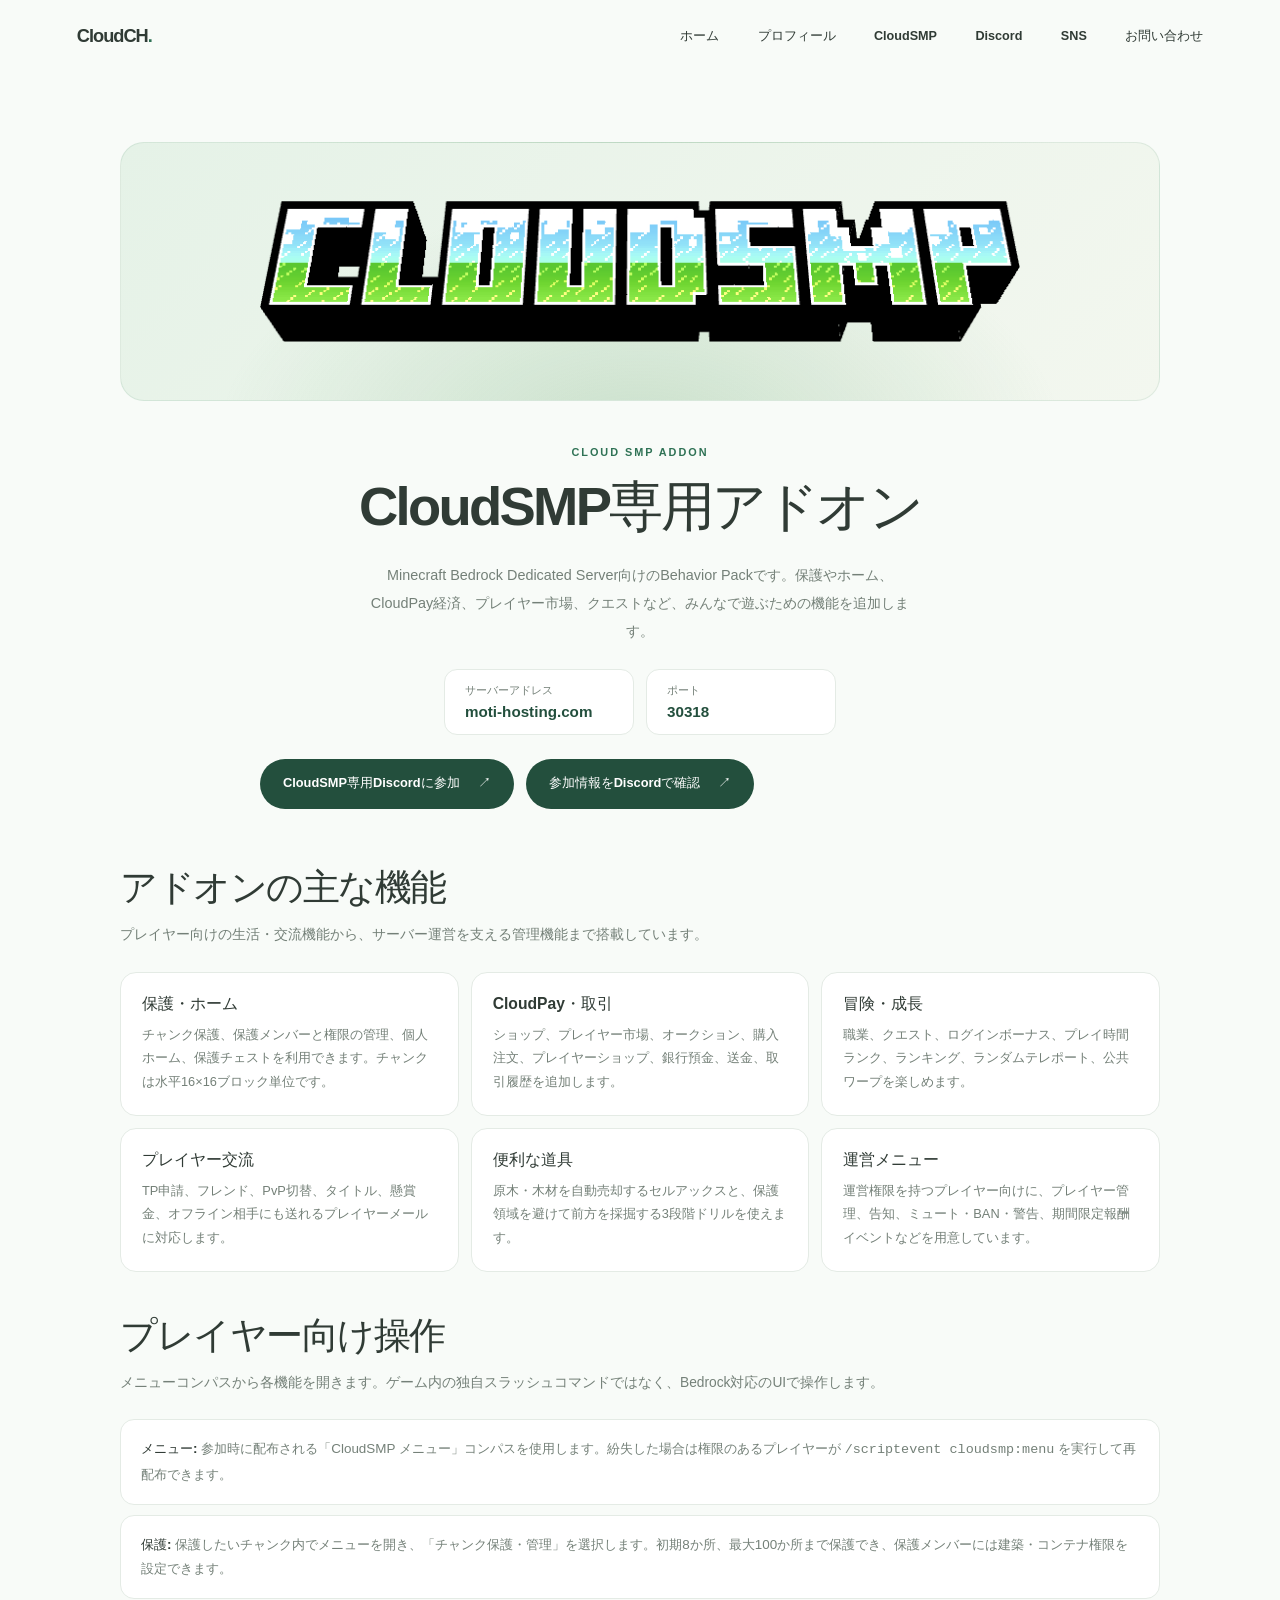
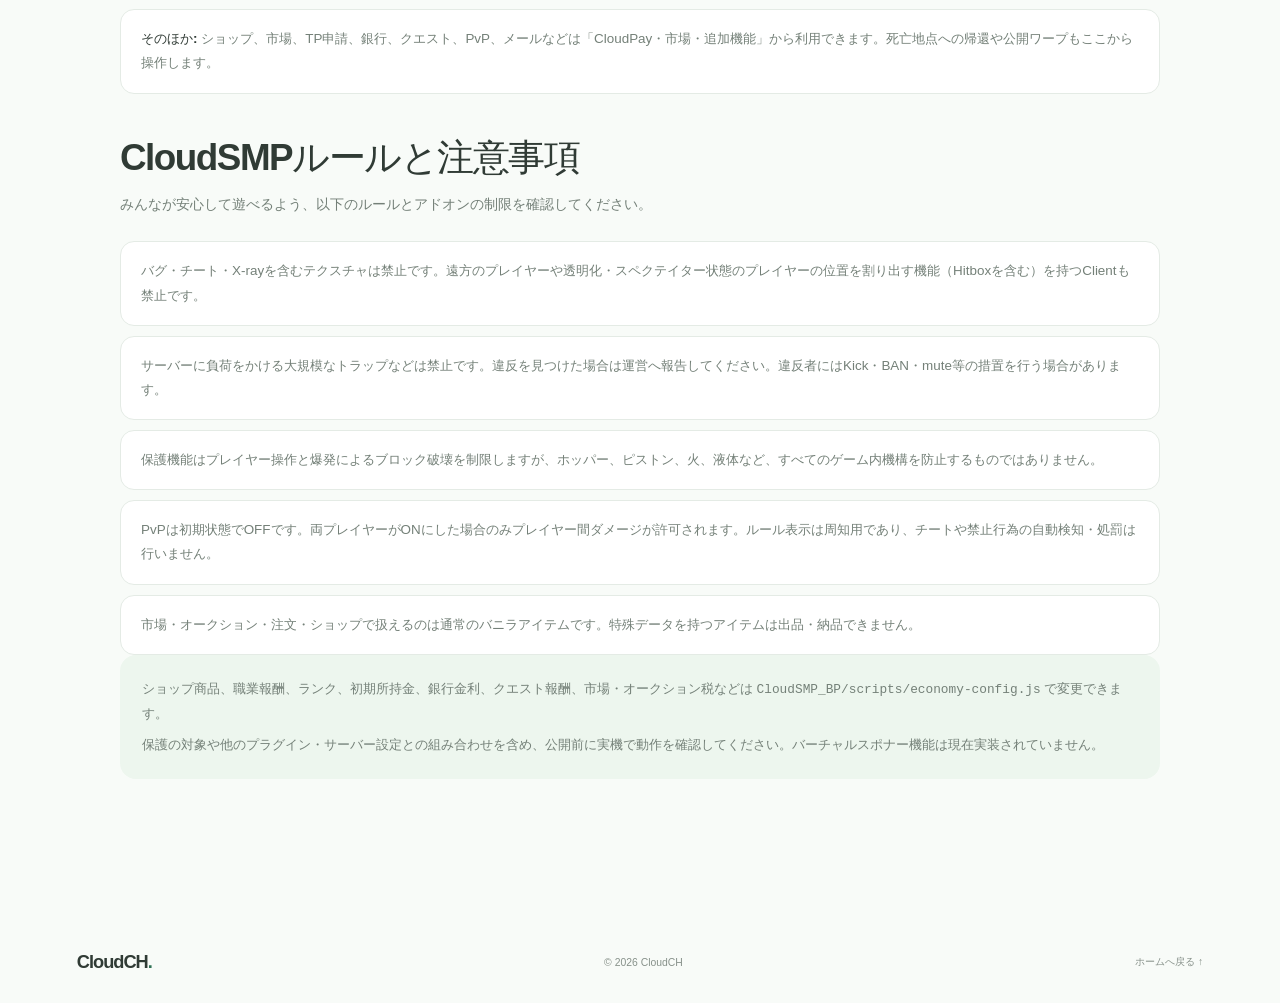
==== cloudsmp.html @ 73a68692 "Implement code changes to enhance functionality and improve performance" ====
<!doctype html>
<html lang="ja">
<head>
  <meta charset="utf-8">
  <meta name="viewport" content="width=device-width, initial-scale=1">
  <meta name="theme-color" content="#f8fbf8">
  <meta name="description" content="CloudSMP専用アドオンの機能、サーバー参加情報、プレイヤー向け操作やサーバールールをご紹介します。">
  <link rel="icon" type="image/jpeg" href="channels4_profile (1).jpg">
  <title>CloudSMP | CloudCH</title>
  <link rel="stylesheet" href="styles.css">
  <script src="site-config.js"></script>
  <script src="script.js" defer></script>
</head>
<body class="content-page">
  <header class="site-header">
    <a class="wordmark" href="index.html" aria-label="CloudCH ホーム">CloudCH<span>.</span></a>
    <button class="menu-toggle" type="button" aria-expanded="false" aria-controls="site-nav" aria-label="メニューを開く">
      <span></span><span></span>
    </button>
    <nav class="site-nav" id="site-nav" aria-label="メインメニュー">
      <a href="index.html">ホーム</a>
      <a href="profile.html">プロフィール</a>
      <a href="cloudsmp.html" aria-current="page">CloudSMP</a>
      <a href="discord.html">Discord</a>
      <a href="social.html">SNS</a>
      <a href="index.html#contact">お問い合わせ</a>
    </nav>
  </header>

  <main>
    <section class="section cloudsmp-page" aria-labelledby="cloudsmp-title">
      <div class="section-inner">
        <div class="cloudsmp-banner">
          <img src="title.png" alt="CloudSMP ロゴ">
        </div>
        <div class="cloudsmp-intro">
          <p class="eyebrow">CLOUD SMP ADDON</p>
          <h1 id="cloudsmp-title">CloudSMP専用アドオン</h1>
          <p class="body-copy">Minecraft Bedrock Dedicated Server向けのBehavior Packです。保護やホーム、CloudPay経済、プレイヤー市場、クエストなど、みんなで遊ぶための機能を追加します。</p>
          <div class="cloudsmp-server-info" aria-label="サーバー接続情報">
            <div><span>サーバーアドレス</span><strong>moti-hosting.com</strong></div>
            <div><span>ポート</span><strong>30318</strong></div>
          </div>
          <div class="cloudsmp-actions">
            <a class="button button-dark" href="https://discord.gg/8VEb7Ee9W8" target="_blank" rel="noopener noreferrer">CloudSMP専用Discordに参加 <span aria-hidden="true">↗</span></a>
            <a class="button button-dark" data-discord-link href="discord.html">参加情報をDiscordで確認 <span aria-hidden="true">↗</span></a>
          </div>
        </div>

        <section class="cloudsmp-section" aria-labelledby="cloudsmp-features">
          <h2 id="cloudsmp-features">アドオンの主な機能</h2>
          <p class="cloudsmp-section-lead">プレイヤー向けの生活・交流機能から、サーバー運営を支える管理機能まで搭載しています。</p>
          <div class="cloudsmp-feature-grid">
            <article class="cloudsmp-feature-card">
              <h3>保護・ホーム</h3>
              <p>チャンク保護、保護メンバーと権限の管理、個人ホーム、保護チェストを利用できます。チャンクは水平16×16ブロック単位です。</p>
            </article>
            <article class="cloudsmp-feature-card">
              <h3>CloudPay・取引</h3>
              <p>ショップ、プレイヤー市場、オークション、購入注文、プレイヤーショップ、銀行預金、送金、取引履歴を追加します。</p>
            </article>
            <article class="cloudsmp-feature-card">
              <h3>冒険・成長</h3>
              <p>職業、クエスト、ログインボーナス、プレイ時間ランク、ランキング、ランダムテレポート、公共ワープを楽しめます。</p>
            </article>
            <article class="cloudsmp-feature-card">
              <h3>プレイヤー交流</h3>
              <p>TP申請、フレンド、PvP切替、タイトル、懸賞金、オフライン相手にも送れるプレイヤーメールに対応します。</p>
            </article>
            <article class="cloudsmp-feature-card">
              <h3>便利な道具</h3>
              <p>原木・木材を自動売却するセルアックスと、保護領域を避けて前方を採掘する3段階ドリルを使えます。</p>
            </article>
            <article class="cloudsmp-feature-card">
              <h3>運営メニュー</h3>
              <p>運営権限を持つプレイヤー向けに、プレイヤー管理、告知、ミュート・BAN・警告、期間限定報酬イベントなどを用意しています。</p>
            </article>
          </div>
        </section>

        <section class="cloudsmp-section" aria-labelledby="cloudsmp-play-title">
          <h2 id="cloudsmp-play-title">プレイヤー向け操作</h2>
          <p class="cloudsmp-section-lead">メニューコンパスから各機能を開きます。ゲーム内の独自スラッシュコマンドではなく、Bedrock対応のUIで操作します。</p>
          <ul class="cloudsmp-list">
            <li><strong>メニュー:</strong> 参加時に配布される「CloudSMP メニュー」コンパスを使用します。紛失した場合は権限のあるプレイヤーが <code>/scriptevent cloudsmp:menu</code> を実行して再配布できます。</li>
            <li><strong>保護:</strong> 保護したいチャンク内でメニューを開き、「チャンク保護・管理」を選択します。初期8か所、最大100か所まで保護でき、保護メンバーには建築・コンテナ権限を設定できます。</li>
            <li><strong>そのほか:</strong> ショップ、市場、TP申請、銀行、クエスト、PvP、メールなどは「CloudPay・市場・追加機能」から利用できます。死亡地点への帰還や公開ワープもここから操作します。</li>
          </ul>
        </section>

        <section class="cloudsmp-section" aria-labelledby="cloudsmp-rules-title">
          <h2 id="cloudsmp-rules-title">CloudSMPルールと注意事項</h2>
          <p class="cloudsmp-section-lead">みんなが安心して遊べるよう、以下のルールとアドオンの制限を確認してください。</p>
          <ul class="cloudsmp-list">
            <li>バグ・チート・X-rayを含むテクスチャは禁止です。遠方のプレイヤーや透明化・スペクテイター状態のプレイヤーの位置を割り出す機能（Hitboxを含む）を持つClientも禁止です。</li>
            <li>サーバーに負荷をかける大規模なトラップなどは禁止です。違反を見つけた場合は運営へ報告してください。違反者にはKick・BAN・mute等の措置を行う場合があります。</li>
            <li>保護機能はプレイヤー操作と爆発によるブロック破壊を制限しますが、ホッパー、ピストン、火、液体など、すべてのゲーム内機構を防止するものではありません。</li>
            <li>PvPは初期状態でOFFです。両プレイヤーがONにした場合のみプレイヤー間ダメージが許可されます。ルール表示は周知用であり、チートや禁止行為の自動検知・処罰は行いません。</li>
            <li>市場・オークション・注文・ショップで扱えるのは通常のバニラアイテムです。特殊データを持つアイテムは出品・納品できません。</li>
          </ul>
          <div class="cloudsmp-notes">
            <p>ショップ商品、職業報酬、ランク、初期所持金、銀行金利、クエスト報酬、市場・オークション税などは <code>CloudSMP_BP/scripts/economy-config.js</code> で変更できます。</p>
            <p>保護の対象や他のプラグイン・サーバー設定との組み合わせを含め、公開前に実機で動作を確認してください。バーチャルスポナー機能は現在実装されていません。</p>
          </div>
        </section>
      </div>
    </section>
  </main>

  <footer class="site-footer">
    <a class="wordmark" href="index.html">CloudCH<span>.</span></a>
    <p>© <span id="current-year"></span> CloudCH</p>
    <a class="back-top" href="index.html">ホームへ戻る ↑</a>
  </footer>
</body>
</html>
---- styles.css ----
:root {
  color-scheme: light;
  --paper: #f8fbf8;
  --white: #fff;
  --ink: #303b35;
  --muted: #748078;
  --green: #2f7255;
  --green-dark: #234f3d;
  --mint: #dcefe1;
  --mint-pale: #edf6ee;
  --line: #e4ebe5;
  --thumb-width: clamp(150px, 30vw, 330px);
  font-family: "Hiragino Kaku Gothic ProN", "Yu Gothic", Meiryo, sans-serif;
  font-synthesis: none;
  text-rendering: optimizeLegibility;
}

* { box-sizing: border-box; }
html { scroll-behavior: smooth; scroll-padding-top: 76px; }
body { margin: 0; background: var(--paper); color: var(--ink); }
a { color: inherit; }
button { font: inherit; }

.site-header {
  position: absolute;
  z-index: 5;
  inset: 0 0 auto;
  display: flex;
  align-items: center;
  justify-content: space-between;
  min-height: 72px;
  padding: 0 clamp(20px, 6vw, 84px);
  color: var(--ink);
}
.wordmark { font-size: 1.14rem; font-weight: 800; letter-spacing: -.055em; text-decoration: none; }
.wordmark span { color: var(--green); }
.site-nav { display: flex; align-items: center; gap: clamp(18px, 3vw, 42px); }
.site-nav a { min-height: 44px; display: inline-flex; align-items: center; text-decoration: none; font-size: .79rem; font-weight: 600; transition: color .2s; }
.site-nav a:hover, .text-link:hover { color: var(--green); }
.menu-toggle { display: none; }

.hero {
  position: relative;
  display: grid;
  min-height: min(760px, 100vh);
  min-height: min(760px, 100svh);
  align-items: center;
  overflow: hidden;
  isolation: isolate;
  background: #dcefe2;
}
.marquee-stack { position: absolute; z-index: -2; inset: 19% -2% 16%; display: flex; flex-direction: column; justify-content: center; gap: 18px; transform: rotate(-4deg) scale(1.13); }
.marquee-row { overflow: hidden; width: 100%; }
.marquee-track { display: flex; width: max-content; gap: 0; animation: drift-left 50s linear .65s infinite backwards; }
.marquee-row-lower .marquee-track { position: relative; left: calc(var(--thumb-width) / -2); }
.marquee-card {
  position: relative;
  display: block;
  width: var(--thumb-width);
  aspect-ratio: 16 / 9;
  flex: 0 0 auto;
  overflow: hidden;
  border: 5px solid rgba(255,255,255,.82);
  border-radius: 13px;
  background: linear-gradient(135deg, #a9d8b7, #5f9b77);
  box-shadow: 0 14px 34px rgba(44, 80, 57, .15);
  text-decoration: none;
  margin-right: 16px;
}
.marquee-card img { width: 100%; height: 100%; display: block; object-fit: cover; }
.marquee-card::after { position: absolute; inset: auto 0 0; content: ""; height: 48%; background: linear-gradient(transparent, rgba(28, 44, 34, .68)); }
.marquee-card-title { position: absolute; z-index: 1; inset: auto 12px 10px; overflow: hidden; color: white; font-size: clamp(.65rem, 1.25vw, .88rem); font-weight: 700; text-overflow: ellipsis; white-space: nowrap; text-shadow: 0 1px 5px #26352b; }
.marquee-card.is-placeholder { display: grid; place-items: center; background: linear-gradient(145deg, #c8e5ce, #83b991); }
.marquee-card.is-placeholder::before { content: "CloudCH"; color: rgba(255,255,255,.83); font-size: clamp(1.2rem, 3vw, 2rem); font-weight: 800; letter-spacing: -.06em; }
.marquee-card.is-placeholder::after { content: "動画を準備中"; inset: auto 12px 10px; height: auto; background: none; text-align: center; font-size: .65rem; color: rgba(255,255,255,.9); }
.hero-shade { position: absolute; z-index: -1; inset: 0; background: radial-gradient(ellipse at center, rgba(247,251,247,.82) 0%, rgba(247,251,247,.59) 34%, rgba(247,251,247,.06) 76%); }
.hero-content { width: min(100% - 40px, 720px); margin: 28px auto 0; text-align: center; animation: rise-in .8s both; }
.eyebrow { margin: 0 0 13px; color: var(--green); font-size: .68rem; font-weight: 800; letter-spacing: .18em; }
.hero-eyebrow { color: #527a60; }
.hero h1 { margin: 0; font-size: clamp(4.5rem, 15vw, 10rem); line-height: .96; letter-spacing: -.09em; font-weight: 850; }
.hero-copy { margin: 19px 0 27px; color: #596a5d; font-size: clamp(.86rem, 2.4vw, 1.05rem); letter-spacing: .08em; }
.button { display: inline-flex; align-items: center; justify-content: center; gap: 18px; min-height: 50px; padding: 0 23px; border-radius: 99px; font-size: .8rem; font-weight: 700; text-decoration: none; transition: transform .2s, background .2s; }
.button:hover { transform: translateY(-2px); }
.button-light { background: white; color: var(--green-dark); box-shadow: 0 6px 22px rgba(49, 93, 64, .1); }
.button-light:hover { background: #f3fbf4; }
.scroll-cue { position: absolute; bottom: 23px; left: 50%; display: flex; align-items: center; flex-direction: column; gap: 7px; color: #55705d; font-size: .55rem; font-weight: 700; letter-spacing: .16em; text-decoration: none; transform: translateX(-50%); }
.scroll-cue span { width: 1px; height: 26px; background: #779480; }
.hero-sparkle { position: absolute; color: rgba(64, 126, 83, .4); }
.sparkle-one { top: 26%; left: 12%; font-size: 1.8rem; }
.sparkle-two { right: 12%; bottom: 25%; font-size: 1.3rem; }
.intro-screen { position: fixed; z-index: 20; inset: 0; display: grid; place-items: center; background: var(--paper); animation: intro-screen-fade .55s ease 1.05s forwards; }
.intro-screen span { color: var(--green-dark); font-size: clamp(3.5rem, 14vw, 7rem); font-weight: 850; letter-spacing: -.09em; animation: intro-wordmark-in .55s ease-out both; }
.intro-character { position: fixed; top: -4vw; right: -5vw; width: clamp(200px, 52vw, 680px); height: auto; animation: intro-wordmark-in .55s ease-out both; }

.section { padding: clamp(75px, 11vw, 145px) 24px; }
.section-inner { position: relative; width: min(100%, 1040px); margin: 0 auto; }
.profile-mark { position: relative; display: grid; width: min(100%, 320px); aspect-ratio: 1; place-items: center; justify-self: center; border-radius: 50%; background: var(--mint); transform: rotate(-4deg); }
.profile-mark::before, .profile-mark::after { position: absolute; z-index: 0; content: ""; border: 1px solid rgba(47,114,85,.17); border-radius: 50%; pointer-events: none; }
.profile-mark::before { inset: 13%; }
.profile-mark::after { inset: 23%; }
.profile-avatar { position: relative; z-index: 1; width: 76%; aspect-ratio: 1; border: 6px solid rgba(255,255,255,.9); border-radius: 28%; object-fit: cover; box-shadow: 0 12px 30px rgba(44,80,57,.16); transform: rotate(4deg); }
.profile-mark i { position: absolute; z-index: 2; top: 13%; right: 11%; width: 22px; height: 22px; border-radius: 50%; background: #f2c879; }
.section-heading h2, .contact-inner h2 { margin: 0; font-size: clamp(2rem, 5vw, 3.3rem); line-height: 1.38; letter-spacing: -.045em; }
.body-copy { max-width: 550px; margin: 17px 0 0; color: var(--muted); font-size: .9rem; line-height: 1.95; }
.profile-tags { display: flex; flex-wrap: wrap; gap: 8px; margin-top: 22px; }
.profile-tags span { padding: 8px 12px; border-radius: 99px; background: #edf4ee; color: #52705c; font-size: .68rem; font-weight: 700; }
.subscriber-count { display: flex; flex-wrap: wrap; align-items: baseline; gap: 9px; margin: 22px 0 0; color: var(--muted); font-size: .78rem; }
.subscriber-count strong { color: var(--green-dark); font-size: 1.05rem; }
.profile-actions { display: flex; flex-wrap: wrap; gap: 12px; margin-top: 24px; }
.profile-actions .button { margin-top: 0; }
.button-dark { margin-top: 24px; background: var(--green-dark); color: white; }
.button-dark:hover { background: var(--green); }
.discord-decoration { position: absolute; right: 11%; top: 50%; display: grid; width: clamp(160px, 25vw, 260px); aspect-ratio: 1; place-content: center; border: 1px solid rgba(47,114,85,.15); border-radius: 50%; color: rgba(47,114,85,.15); font-size: clamp(2rem, 4vw, 3.5rem); font-weight: 800; line-height: 1.12; text-align: center; transform: translateY(-50%) rotate(9deg); }
.discord-doodle span { position: absolute; width: 10px; height: 10px; border-radius: 50%; background: #e5bf74; }
.discord-doodle span:nth-child(1) { top: 24%; right: 15%; }
.discord-doodle span:nth-child(2) { right: 38%; bottom: 15%; width: 7px; height: 7px; background: #83b994; }
.discord-doodle span:nth-child(3) { top: 15%; right: 39%; width: 5px; height: 5px; background: #83b994; }

.social-section { padding-bottom: clamp(75px, 10vw, 125px); }
.social-page-section { padding-top: clamp(55px, 8vw, 100px); }
.social-page-section .section-heading { align-items: end; }
.social-page-section .section-heading h1 { margin: 0; font-size: clamp(2rem, 5vw, 3.3rem); line-height: 1.38; letter-spacing: -.045em; }
.social-copy-list { display: grid; max-width: 760px; gap: 34px; }
.social-copy-heading { display: flex; align-items: center; gap: 12px; }
.social-copy-icon { display: block; width: 34px; height: 34px; flex: 0 0 auto; }
.social-copy-item h2 { margin: 0; font-size: 1.35rem; }
.social-copy-item p { margin: 10px 0 0; color: var(--muted); font-size: .9rem; line-height: 1.9; }
.social-copy-item .text-link { margin-top: 8px; }
.section-heading { display: flex; align-items: end; justify-content: space-between; gap: 20px; margin-bottom: 30px; }
.section-heading .body-copy { margin: 0 0 8px; }
.announcements-section { padding-top: clamp(70px, 9vw, 110px); padding-bottom: clamp(75px, 10vw, 125px); background: #fff; }
.announcement-list { display: grid; gap: 12px; margin: 0; padding: 0; list-style: none; }
.announcement-card { display: grid; grid-template-columns: minmax(130px, .35fr) 1fr auto; align-items: center; gap: 24px; padding: clamp(20px, 4vw, 32px); border: 1px solid var(--line); border-radius: 18px; background: var(--paper); }
.announcement-category { justify-self: start; padding: 8px 12px; border-radius: 99px; background: var(--mint); color: var(--green-dark); font-size: .68rem; font-weight: 800; }
.announcement-date { display: block; margin-bottom: 6px; color: var(--muted); font-size: .72rem; }
.announcement-card h3 { margin: 0; font-size: 1rem; }
.announcement-card p { margin: 8px 0 0; color: var(--muted); font-size: .82rem; line-height: 1.8; }
.announcement-link { margin: 0; white-space: nowrap; }
.announcement-status { margin: 0; color: var(--muted); font-size: .82rem; text-align: center; }
.announcement-status:empty { display: none; }
.social-links { display: grid; grid-template-columns: repeat(2, 1fr); gap: 12px; }
.social-card { position: relative; display: flex; min-height: 132px; align-items: end; justify-content: space-between; padding: 20px 52px 20px 20px; border: 1px solid var(--line); border-radius: 15px; background: white; text-decoration: none; transition: transform .2s, border-color .2s, background .2s; }
.social-card:hover:not(.is-disabled) { transform: translateY(-4px); border-color: #b6d2bd; }
.social-card.is-disabled { cursor: default; }
.social-youtube { background: #e9f4eb; border-color: #e9f4eb; }
.social-icon { position: absolute; top: 17px; right: 17px; width: 43px; height: 43px; }
.youtube-icon rect { fill: #f04e45; }
.youtube-icon path { fill: #fff; }
.twitch-icon path:first-child { fill: #7651c9; }
.twitch-icon path:last-child { fill: #fff; }
.social-index { position: absolute; top: 18px; left: 20px; color: #98a69b; font-size: .63rem; font-weight: 700; }
.social-name { font-size: 1.05rem; font-weight: 800; }
.social-name small { display: block; margin-top: 3px; color: var(--muted); font-size: .65rem; font-weight: 500; }
.social-arrow { color: var(--green); font-size: 1.1rem; }

.page-link-grid { display: grid; grid-template-columns: 1fr; gap: 16px; }
.pages-section { overflow-x: clip; }
.page-link-card { position: relative; display: grid; min-height: 170px; grid-template-columns: 1fr 42px; align-items: center; gap: 20px; overflow: hidden; padding: clamp(24px, 4vw, 38px); border-radius: 20px; text-decoration: none; transition: transform .2s; }
.page-link-card:hover { transform: translateY(-4px); }
.profile-link-card { background: #e7f2e8; }
.discord-link-card { background: #eef4ed; }
.page-link-content { display: grid; grid-template-columns: minmax(145px, .7fr) minmax(180px, 1.1fr) minmax(180px, 1fr); align-items: center; gap: 22px; }
.page-link-index { color: var(--green); font-size: .64rem; font-weight: 800; letter-spacing: .12em; }
.page-link-title { font-size: clamp(1.35rem, 3vw, 2rem); font-weight: 800; line-height: 1.35; letter-spacing: -.05em; }
.page-link-copy { color: var(--muted); font-size: .78rem; }
.page-link-arrow { display: grid; width: 42px; height: 42px; place-items: center; border: 1px solid rgba(47,114,85,.2); border-radius: 50%; color: var(--green); }
.page-link-grid.has-scroll-reveal .page-link-card { opacity: var(--scroll-opacity, 0); transform: translate3d(var(--scroll-offset, -110vw), 0, 0); will-change: transform, opacity; }
.cloudsmp-link-card { background: linear-gradient(115deg, #e4f0e5, #eef5eb); }

.cloudsmp-page { padding-top: clamp(35px, 6vw, 70px); }
.cloudsmp-banner {
  display: grid;
  min-height: 230px;
  place-items: center;
  overflow: hidden;
  padding: clamp(28px, 6vw, 58px);
  border: 1px solid rgba(47,114,85,.1);
  border-radius: 24px;
  background:
    radial-gradient(ellipse at 50% 120%, rgba(114,174,124,.3), transparent 58%),
    linear-gradient(135deg, #e5f2e7, #f3f7ef);
}
.cloudsmp-banner img { display: block; width: min(100%, 760px); height: auto; }
.cloudsmp-intro { max-width: 760px; margin: 0 auto; padding: 45px 0 15px; text-align: center; }
.cloudsmp-intro h1 { margin: 0; font-size: clamp(2.1rem, 6vw, 3.4rem); letter-spacing: -.05em; }
.cloudsmp-intro .body-copy { margin-right: auto; margin-left: auto; }
.cloudsmp-server-info { display: flex; width: fit-content; flex-wrap: wrap; justify-content: center; gap: 12px; margin: 24px auto 0; }
.cloudsmp-server-info div { display: grid; min-width: 190px; gap: 5px; padding: 14px 20px; border: 1px solid var(--line); border-radius: 13px; background: white; text-align: left; }
.cloudsmp-server-info span { color: var(--muted); font-size: .68rem; }
.cloudsmp-server-info strong { color: var(--green-dark); font-size: .95rem; }
.cloudsmp-section { padding-top: 40px; }
.cloudsmp-section h2 { margin: 0; font-size: clamp(1.6rem, 4vw, 2.3rem); letter-spacing: -.04em; }
.cloudsmp-section-lead { margin: 10px 0 24px; color: var(--muted); font-size: .86rem; line-height: 1.8; }
.cloudsmp-feature-grid { display: grid; grid-template-columns: repeat(3, minmax(0, 1fr)); gap: 12px; }
.cloudsmp-feature-card { padding: 21px; border: 1px solid var(--line); border-radius: 16px; background: white; }
.cloudsmp-feature-card h3 { margin: 0; font-size: .98rem; }
.cloudsmp-feature-card p, .cloudsmp-notes p { margin: 8px 0 0; color: var(--muted); font-size: .8rem; line-height: 1.85; }
.cloudsmp-list { display: grid; gap: 10px; margin: 0; padding: 0; list-style: none; }
.cloudsmp-list li { padding: 17px 20px; border: 1px solid var(--line); border-radius: 14px; background: white; color: var(--muted); font-size: .84rem; line-height: 1.8; }
.cloudsmp-list strong { color: var(--ink); }
.cloudsmp-steps { counter-reset: cloudsmp-step; }
.cloudsmp-steps li { position: relative; padding-left: 58px; counter-increment: cloudsmp-step; }
.cloudsmp-steps li::before { position: absolute; top: 16px; left: 18px; display: grid; width: 26px; height: 26px; place-items: center; border-radius: 50%; background: var(--mint); color: var(--green-dark); content: counter(cloudsmp-step); font-size: .72rem; font-weight: 800; }
.cloudsmp-code { display: block; overflow-x: auto; margin-top: 12px; padding: 14px 16px; border-radius: 10px; background: #f1f5f1; color: var(--green-dark); font: .78rem/1.7 "Cascadia Code", Consolas, monospace; white-space: pre; }
.cloudsmp-actions { display: flex; flex-wrap: wrap; gap: 12px; margin-top: 24px; }
.cloudsmp-actions .button { margin-top: 0; }
.cloudsmp-notes { padding: 22px; border-radius: 16px; background: var(--mint-pale); }
.cloudsmp-notes p:first-child { margin-top: 0; }
.cloudsmp-callout { margin-top: 18px; padding: 16px 18px; border-left: 3px solid #d5ad61; border-radius: 0 10px 10px 0; background: #fffaf0; color: #766344; font-size: .8rem; line-height: 1.8; }

.content-page .site-header { position: relative; background: var(--paper); }
.detail-section { min-height: calc(100vh - 157px); padding-top: clamp(55px, 8vw, 100px); }
.detail-layout { display: grid; grid-template-columns: minmax(220px, .75fr) 1.3fr; align-items: center; gap: clamp(35px, 8vw, 115px); }
.detail-profile-mark { width: min(100%, 340px); }
.detail-copy { max-width: 640px; }
.detail-copy h1 { margin: 0; font-size: clamp(2.4rem, 6vw, 4.2rem); line-height: 1.35; letter-spacing: -.05em; }
.detail-copy h1 span { color: var(--green); }
.detail-subheading { margin: 34px 0 0; font-size: 1rem; letter-spacing: -.02em; }
.detail-copy .button { margin-top: 24px; }
.discord-detail-card { position: relative; display: flex; min-height: 500px; align-items: center; overflow: hidden; padding: clamp(32px, 8vw, 90px); border-radius: 24px; background: var(--mint-pale); }
.discord-detail-card .detail-copy { position: relative; z-index: 1; }
.discord-detail-card .body-copy { max-width: 500px; }
.discord-detail-card .discord-decoration { right: 8%; }
.discord-detail-card .discord-doodle { position: absolute; inset: 0; }
.community-notes { margin-top: 26px; }
.community-notes .detail-subheading { margin-top: 0; }
.community-notes ul { display: grid; gap: 9px; margin: 14px 0 0; padding: 0; color: var(--muted); font-size: .85rem; list-style: none; }
.community-notes li::before { margin-right: 9px; color: var(--green); content: "✓"; font-weight: 800; }

.contact-section { padding-top: 70px; padding-bottom: 80px; background: #f0f6f0; text-align: center; }
.contact-inner .body-copy { margin-right: auto; margin-left: auto; }
.text-link { display: inline-flex; min-height: 48px; align-items: center; gap: 12px; margin-top: 18px; color: var(--green-dark); font-size: .8rem; font-weight: 800; text-decoration: none; transition: color .2s; }
.site-footer { display: flex; min-height: 85px; align-items: center; justify-content: space-between; gap: 15px; padding: 18px clamp(20px, 6vw, 84px); background: var(--paper); }
.site-footer p, .back-top { margin: 0; color: #87918a; font-size: .65rem; }
.back-top { min-height: 44px; display: inline-flex; align-items: center; text-decoration: none; }
.is-disabled { opacity: .58; }

@keyframes drift-left { to { transform: translateX(-50%); } }
@keyframes rise-in { from { opacity: 0; transform: translateY(14px); } to { opacity: 1; transform: translateY(0); } }
@keyframes intro-wordmark-in { from { opacity: 0; transform: translateY(10px); } to { opacity: 1; transform: translateY(0); } }
@keyframes intro-screen-fade { to { opacity: 0; visibility: hidden; } }

@media (hover: hover) and (prefers-reduced-motion: no-preference) {
  .marquee-stack:hover .marquee-track { animation-play-state: paused; }
}
@media (max-width: 700px) {
  :root { --thumb-width: clamp(136px, 41vw, 205px); }
  html { scroll-padding-top: 64px; }
  .site-header { min-height: 64px; padding: 0 20px; }
  .content-page .site-header { position: sticky; top: 0; background: rgba(248,251,248,.96); }
  .menu-toggle { z-index: 2; display: flex; width: 44px; height: 44px; flex-direction: column; align-items: center; justify-content: center; gap: 6px; border: 0; border-radius: 50%; background: rgba(255,255,255,.8); cursor: pointer; }
  .menu-toggle span { width: 18px; height: 1.5px; background: var(--ink); transition: transform .2s; }
  .menu-toggle[aria-expanded="true"] span:first-child { transform: translateY(3.75px) rotate(45deg); }
  .menu-toggle[aria-expanded="true"] span:last-child { transform: translateY(-3.75px) rotate(-45deg); }
  .site-nav { position: absolute; top: 56px; right: 15px; left: 15px; display: none; flex-direction: column; align-items: stretch; gap: 0; padding: 8px 17px; border: 1px solid rgba(47,114,85,.1); border-radius: 16px; background: rgba(255,255,255,.97); box-shadow: 0 14px 35px rgba(39,70,47,.1); }
  .site-nav.is-open { display: flex; }
  .site-nav a { min-height: 48px; border-bottom: 1px solid var(--line); }
  .site-nav a:last-child { border-bottom: 0; }
  .hero { min-height: min(700px, 100vh); min-height: min(700px, 100svh); }
  .marquee-stack { inset: 24% -5% 23%; gap: 13px; transform: rotate(-5deg) scale(1.16); }
  .marquee-track { animation-duration: 48s; }
  .marquee-card { margin-right: 10px; }
  .marquee-card { border-width: 3px; border-radius: 9px; }
  .marquee-card-title { inset: auto 7px 7px; }
  .hero-shade { background: radial-gradient(ellipse at center, rgba(247,251,247,.9) 0%, rgba(247,251,247,.67) 45%, rgba(247,251,247,.1) 100%); }
  .hero-content { margin-top: 20px; }
  .hero h1 { font-size: clamp(4.2rem, 21vw, 7rem); }
  .hero-copy { margin: 15px 0 22px; }
  .scroll-cue { bottom: 14px; }
  .section { padding-right: 22px; padding-left: 22px; }
  .page-link-grid { gap: 10px; }
  .page-link-card { min-height: 130px; grid-template-columns: 1fr 34px; gap: 12px; padding: 18px; border-radius: 15px; }
  .page-link-content { grid-template-columns: minmax(0, .8fr) minmax(0, 1.2fr); gap: 8px 12px; }
  .page-link-index { font-size: .52rem; letter-spacing: .08em; }
  .page-link-title { font-size: clamp(1rem, 4.5vw, 1.35rem); }
  .page-link-copy { grid-column: 1 / -1; font-size: .68rem; }
  .page-link-arrow { width: 34px; height: 34px; }
  .detail-section { min-height: calc(100vh - 139px); padding-top: 45px; }
  .detail-layout { grid-template-columns: 1fr; gap: 35px; }
  .cloudsmp-page { padding-top: 24px; }
  .cloudsmp-banner { min-height: 145px; padding: 26px 20px; border-radius: 18px; }
  .cloudsmp-intro { padding-top: 32px; }
  .cloudsmp-server-info { width: 100%; gap: 8px; }
  .cloudsmp-server-info div { min-width: min(100%, 160px); flex: 1; padding: 12px 14px; }
  .cloudsmp-server-info strong { font-size: .84rem; }
  .cloudsmp-section { padding-top: 32px; }
  .cloudsmp-feature-grid { grid-template-columns: 1fr; gap: 9px; }
  .cloudsmp-feature-card { padding: 18px; }
  .detail-profile-mark { width: min(52vw, 220px); }
  .profile-avatar { border-width: 4px; }
  .detail-copy { margin: 0 auto; }
  .discord-detail-card { min-height: 580px; align-items: flex-start; padding: 36px 25px; border-radius: 20px; }
  .discord-detail-card .discord-decoration { top: auto; right: -18px; bottom: -30px; width: 180px; transform: rotate(9deg); }
  .discord-detail-card .detail-copy { max-width: 100%; }
  .discord-detail-card .detail-copy > .body-copy { max-width: 330px; }
  .section-heading { align-items: start; flex-direction: column; gap: 8px; }
  .announcement-card { grid-template-columns: 1fr; gap: 12px; }
  .announcement-link { justify-self: start; }
  .social-links { grid-template-columns: 1fr; gap: 9px; }
  .social-card { min-height: 90px; align-items: center; padding: 18px 76px 18px 20px; }
  .social-icon { top: 50%; right: 42px; width: 34px; height: 34px; transform: translateY(-50%); }
  .social-arrow { position: absolute; top: 50%; right: 16px; transform: translateY(-50%); }
  .social-index { top: 12px; left: auto; right: 16px; font-size: .56rem; }
  .contact-section { padding-top: 65px; padding-bottom: 65px; }
  .site-footer { flex-wrap: wrap; min-height: 75px; padding: 15px 20px; }
}
@media (max-width: 380px) {
  .hero h1 { font-size: 4.15rem; }
  .profile-tags { gap: 6px; }
  .profile-tags span { padding: 7px 9px; }
}
@media (prefers-reduced-motion: reduce) {
  *, *::before, *::after { scroll-behavior: auto !important; animation-duration: .01ms !important; animation-iteration-count: 1 !important; transition-duration: .01ms !important; }
  .intro-screen { display: none; }
  .marquee-track { animation: none !important; }
  .page-link-grid.has-scroll-reveal .page-link-card { opacity: 1; transform: none; will-change: auto; }
}
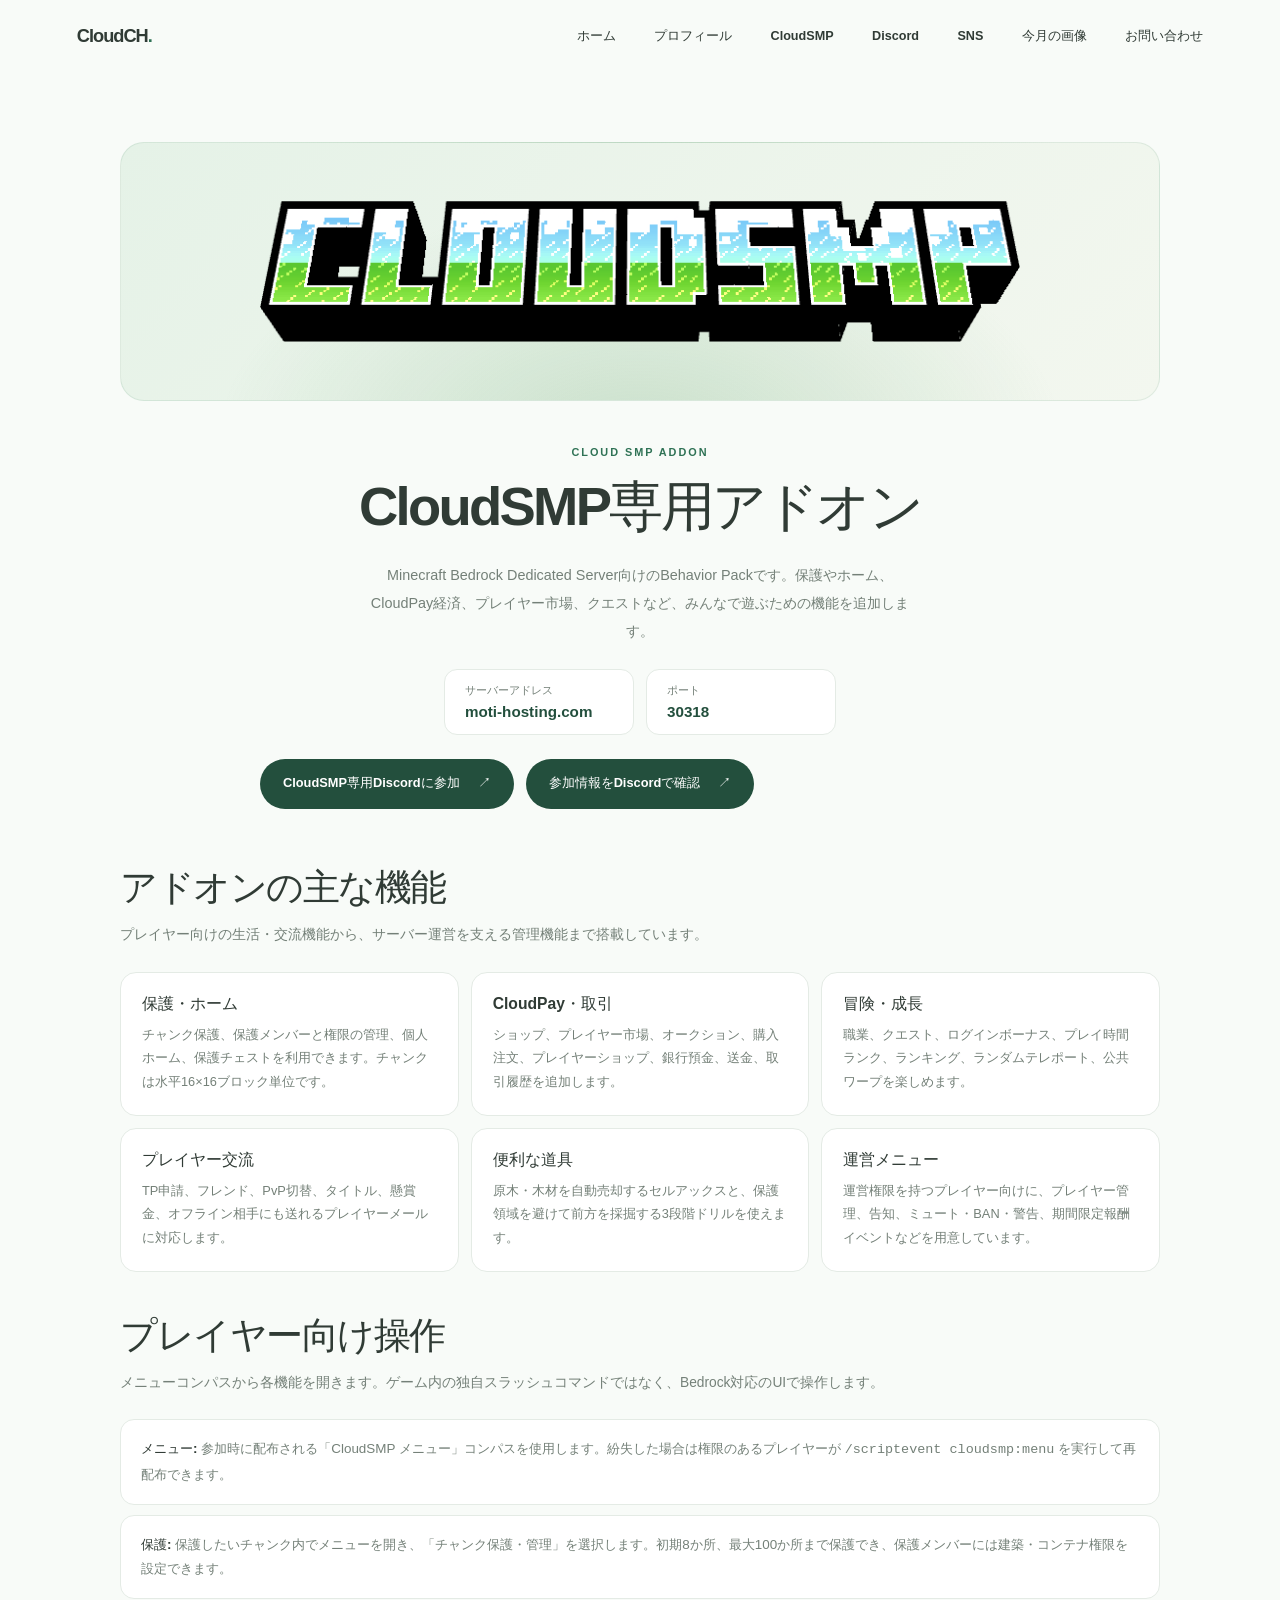
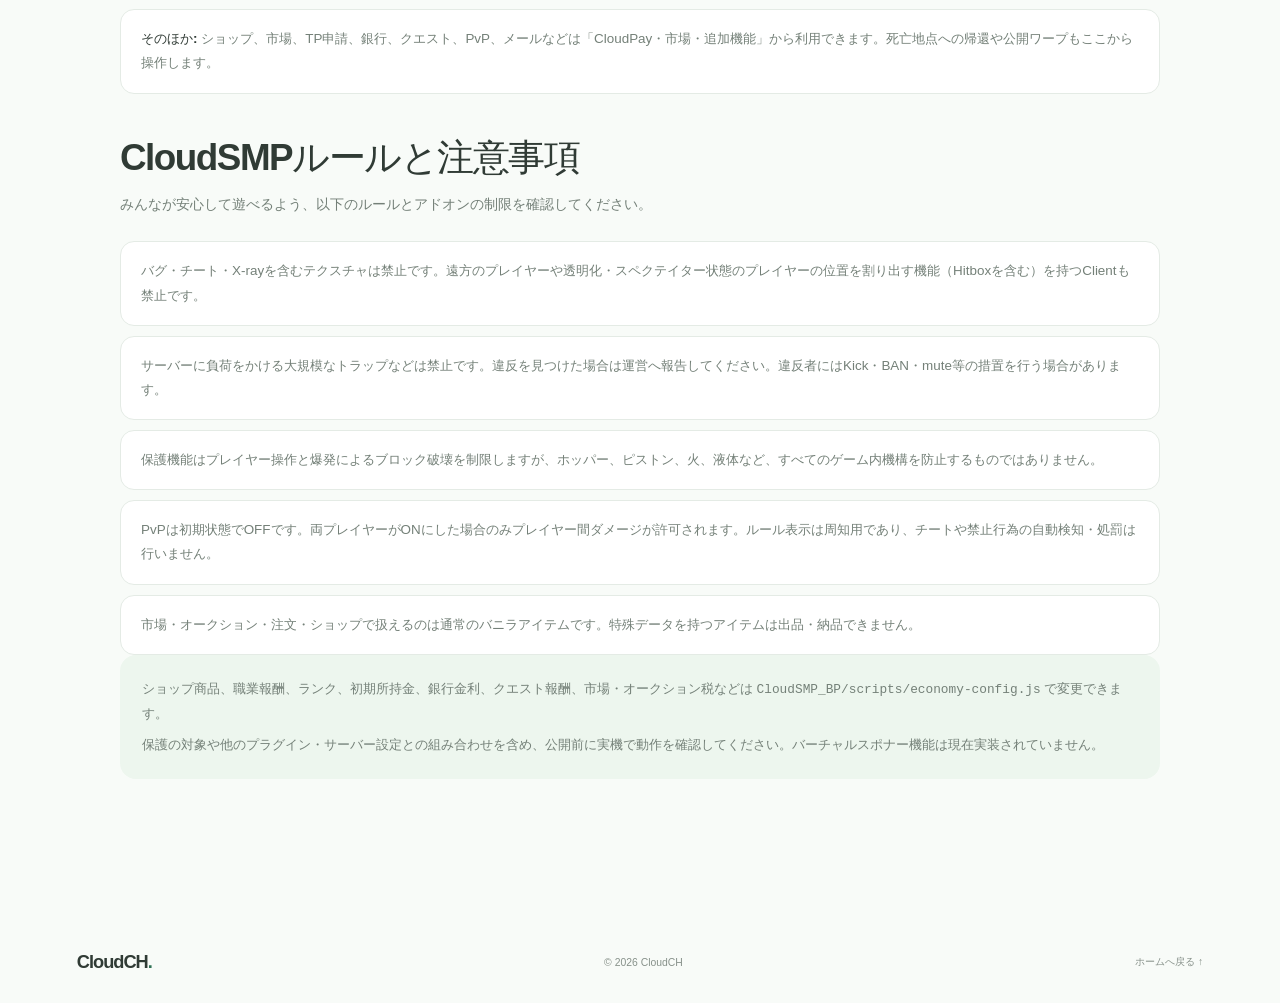
==== commit 40c3bd16: "今月の画像ページを追加し、ナビゲーションメニューにリンクを追加しました。また、スタイルを改善しました。" ====
--- a/cloudsmp.html
+++ b/cloudsmp.html
@@ -23,6 +23,7 @@
       <a href="cloudsmp.html" aria-current="page">CloudSMP</a>
       <a href="discord.html">Discord</a>
       <a href="social.html">SNS</a>
+      <a href="images.html">今月の画像</a>
       <a href="index.html#contact">お問い合わせ</a>
     </nav>
   </header>
--- a/styles.css
+++ b/styles.css
@@ -226,6 +226,12 @@
 .community-notes .detail-subheading { margin-top: 0; }
 .community-notes ul { display: grid; gap: 9px; margin: 14px 0 0; padding: 0; color: var(--muted); font-size: .85rem; list-style: none; }
 .community-notes li::before { margin-right: 9px; color: var(--green); content: "✓"; font-weight: 800; }
+
+.gallery-section .section-heading { margin-bottom: 24px; }
+.gallery-section h1 { margin: 0; font-size: clamp(2rem, 5vw, 3.3rem); line-height: 1.38; letter-spacing: -.045em; }
+.gallery-image-card { width: min(100%, 760px); margin: 0 auto; padding: 14px; border: 1px solid var(--line); border-radius: 20px; background: white; box-shadow: 0 14px 36px rgba(44,80,57,.08); }
+.gallery-image-card img { display: block; width: 100%; height: auto; border-radius: 12px; }
+.gallery-image-card figcaption { padding: 12px 4px 2px; color: var(--muted); font-size: .75rem; text-align: center; }
 
 .contact-section { padding-top: 70px; padding-bottom: 80px; background: #f0f6f0; text-align: center; }
 .contact-inner .body-copy { margin-right: auto; margin-left: auto; }
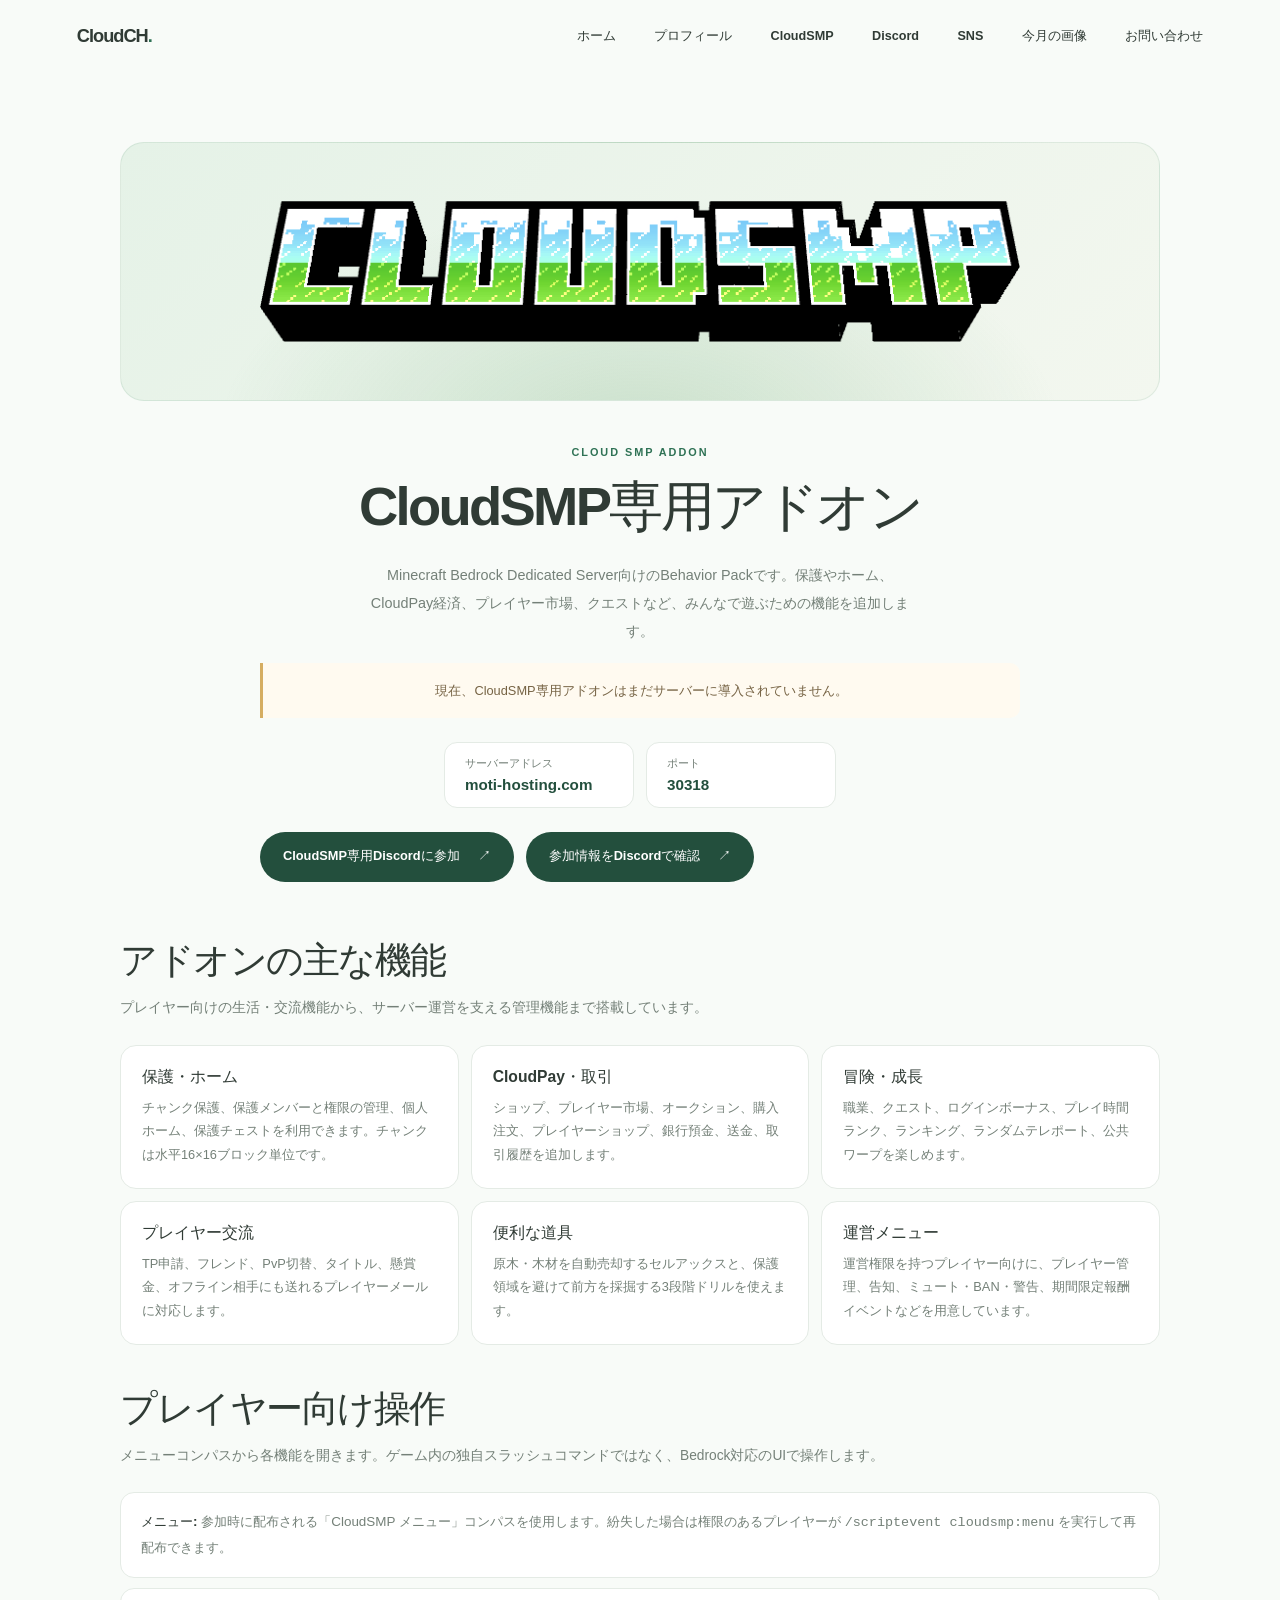
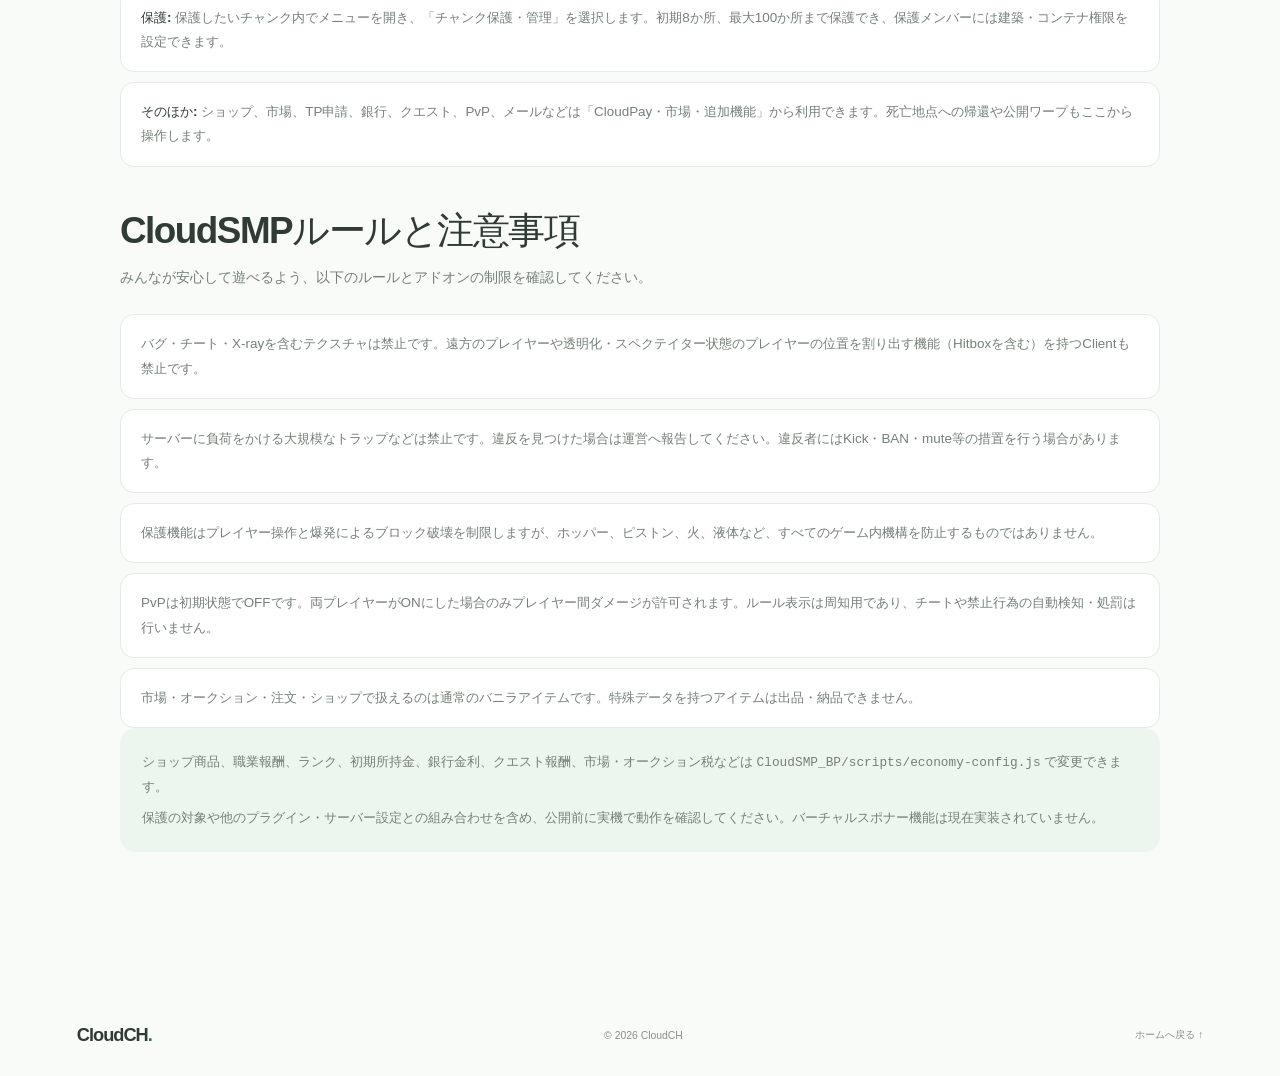
==== commit f677e9cd: "CloudSMP専用アドオンの導入状況に関する注意書きを追加" ====
--- a/cloudsmp.html
+++ b/cloudsmp.html
@@ -38,6 +38,7 @@
           <p class="eyebrow">CLOUD SMP ADDON</p>
           <h1 id="cloudsmp-title">CloudSMP専用アドオン</h1>
           <p class="body-copy">Minecraft Bedrock Dedicated Server向けのBehavior Packです。保護やホーム、CloudPay経済、プレイヤー市場、クエストなど、みんなで遊ぶための機能を追加します。</p>
+          <p class="cloudsmp-callout" role="note">現在、CloudSMP専用アドオンはまだサーバーに導入されていません。</p>
           <div class="cloudsmp-server-info" aria-label="サーバー接続情報">
             <div><span>サーバーアドレス</span><strong>moti-hosting.com</strong></div>
             <div><span>ポート</span><strong>30318</strong></div>
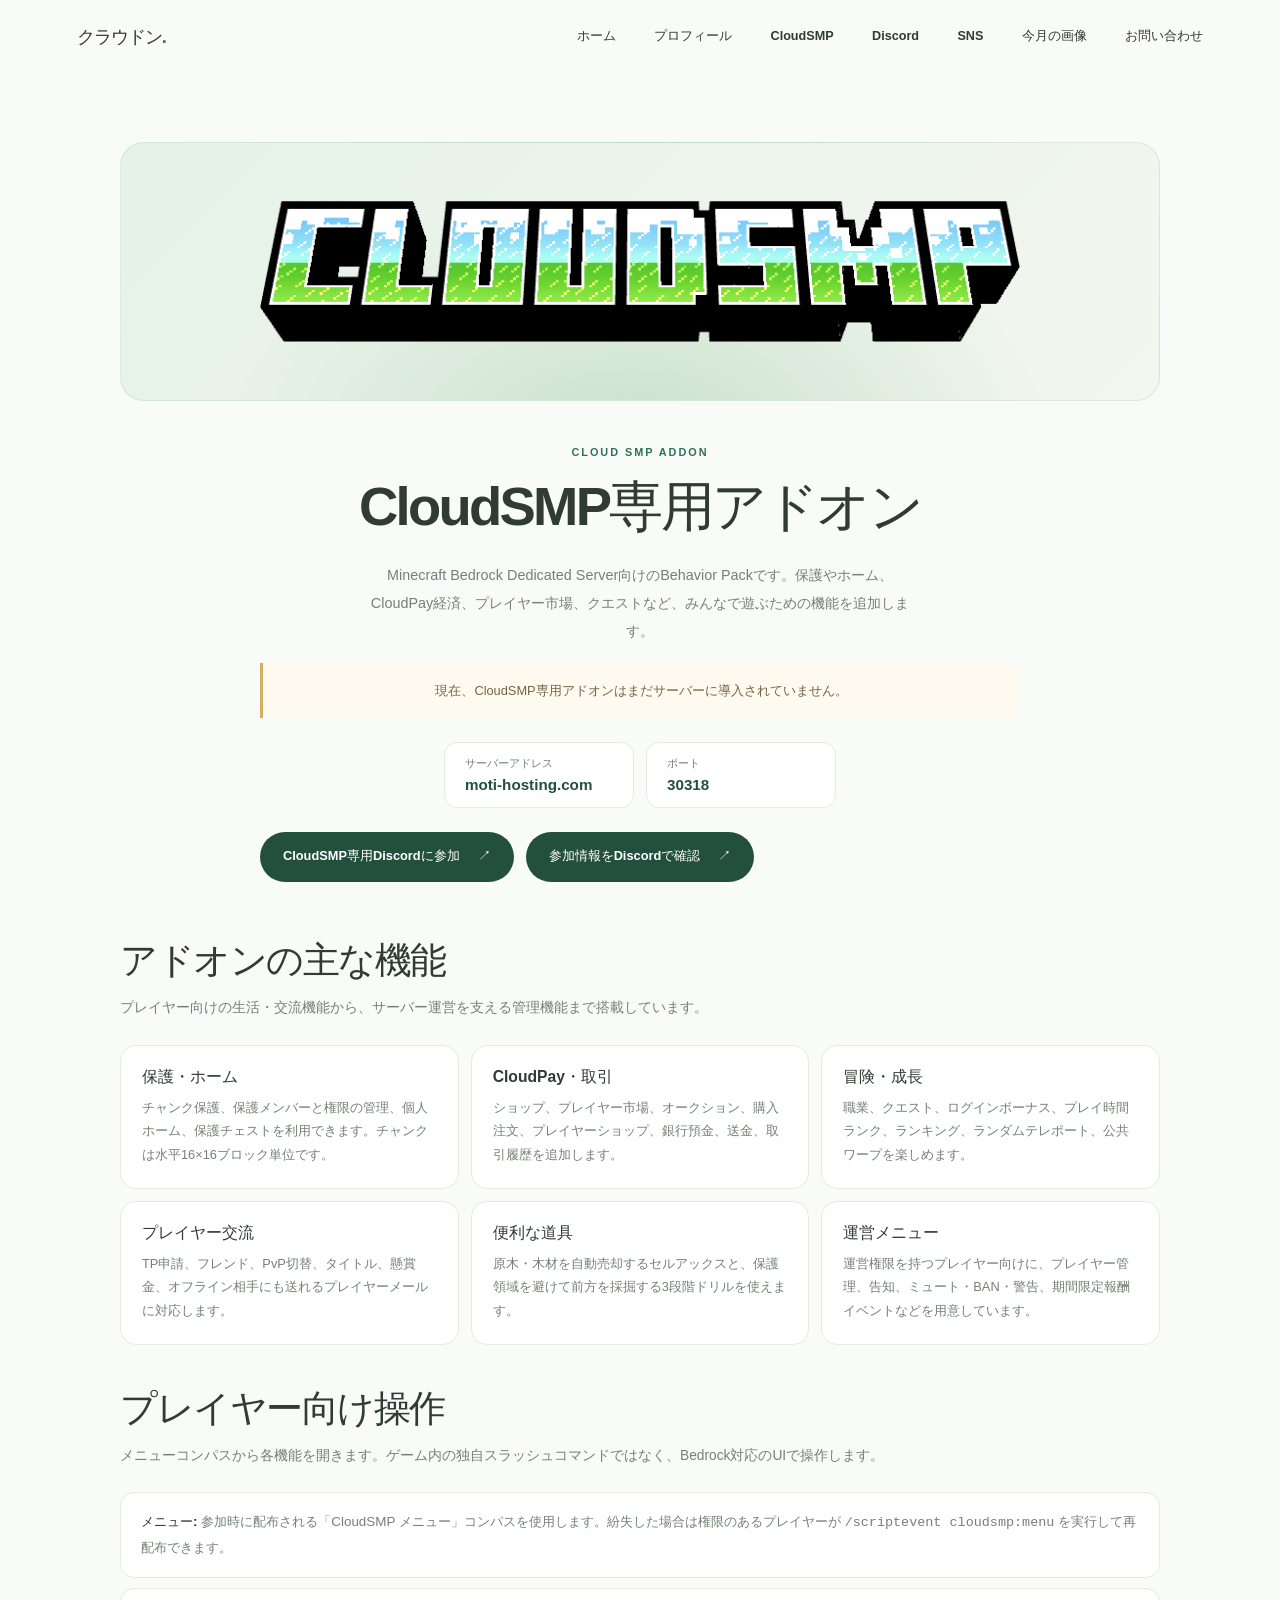
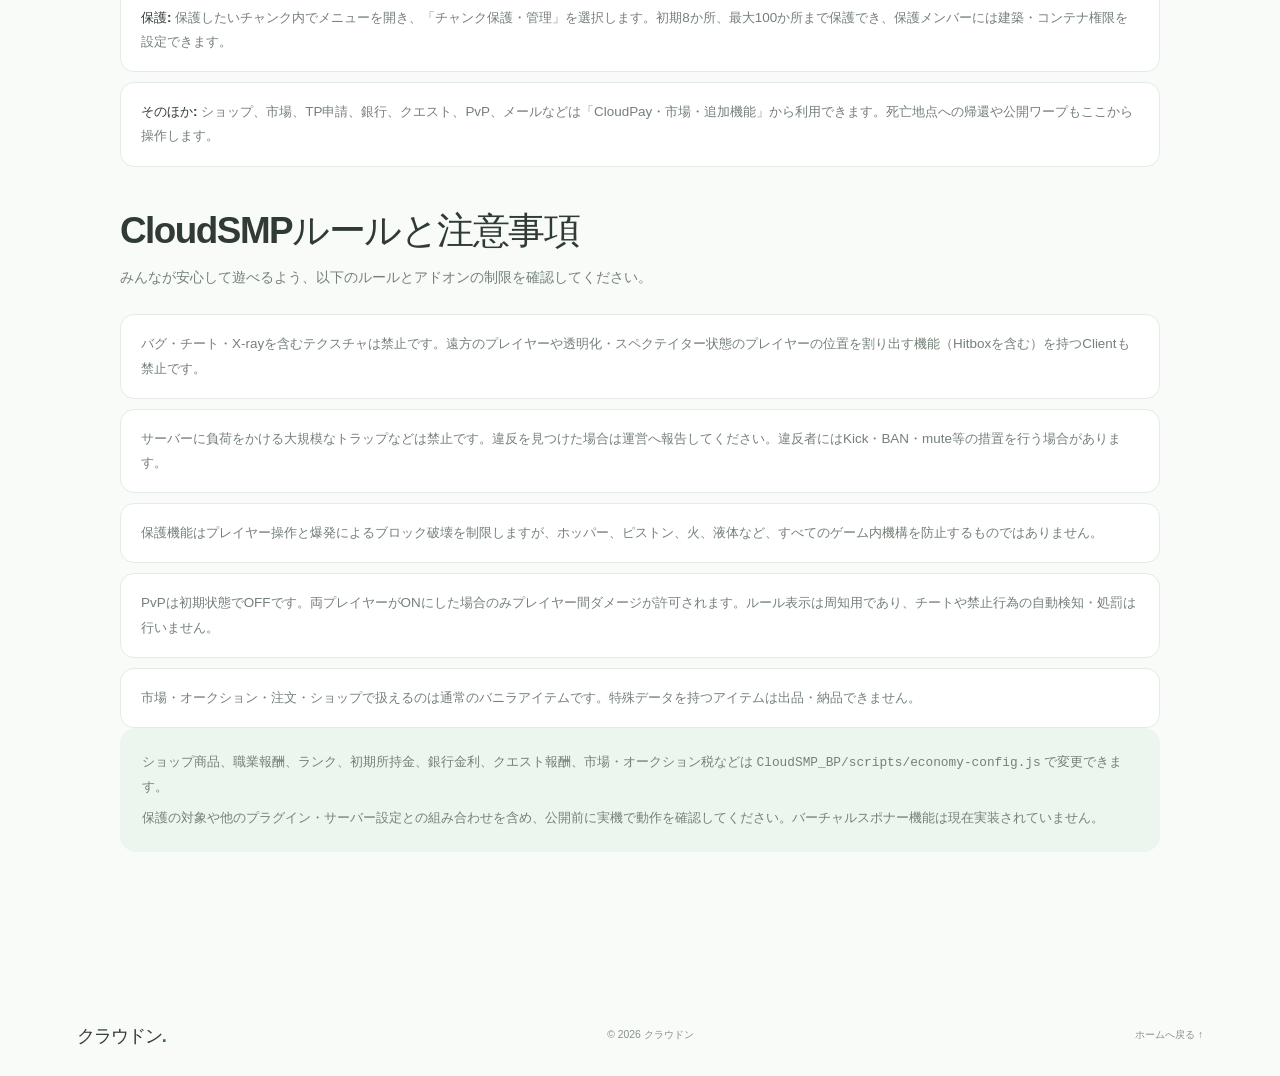
==== commit 3dd5d8a7: "表記をCloudCHからクラウドンに変更しました" ====
--- a/cloudsmp.html
+++ b/cloudsmp.html
@@ -6,14 +6,14 @@
   <meta name="theme-color" content="#f8fbf8">
   <meta name="description" content="CloudSMP専用アドオンの機能、サーバー参加情報、プレイヤー向け操作やサーバールールをご紹介します。">
   <link rel="icon" type="image/jpeg" href="channels4_profile (1).jpg">
-  <title>CloudSMP | CloudCH</title>
+  <title>CloudSMP | クラウドン</title>
   <link rel="stylesheet" href="styles.css">
   <script src="site-config.js"></script>
   <script src="script.js" defer></script>
 </head>
 <body class="content-page">
   <header class="site-header">
-    <a class="wordmark" href="index.html" aria-label="CloudCH ホーム">CloudCH<span>.</span></a>
+    <a class="wordmark" href="index.html" aria-label="クラウドン ホーム">クラウドン<span>.</span></a>
     <button class="menu-toggle" type="button" aria-expanded="false" aria-controls="site-nav" aria-label="メニューを開く">
       <span></span><span></span>
     </button>
@@ -110,8 +110,8 @@
   </main>
 
   <footer class="site-footer">
-    <a class="wordmark" href="index.html">CloudCH<span>.</span></a>
-    <p>© <span id="current-year"></span> CloudCH</p>
+    <a class="wordmark" href="index.html">クラウドン<span>.</span></a>
+    <p>© <span id="current-year"></span> クラウドン</p>
     <a class="back-top" href="index.html">ホームへ戻る ↑</a>
   </footer>
 </body>
--- a/styles.css
+++ b/styles.css
@@ -71,7 +71,7 @@
 .marquee-card::after { position: absolute; inset: auto 0 0; content: ""; height: 48%; background: linear-gradient(transparent, rgba(28, 44, 34, .68)); }
 .marquee-card-title { position: absolute; z-index: 1; inset: auto 12px 10px; overflow: hidden; color: white; font-size: clamp(.65rem, 1.25vw, .88rem); font-weight: 700; text-overflow: ellipsis; white-space: nowrap; text-shadow: 0 1px 5px #26352b; }
 .marquee-card.is-placeholder { display: grid; place-items: center; background: linear-gradient(145deg, #c8e5ce, #83b991); }
-.marquee-card.is-placeholder::before { content: "CloudCH"; color: rgba(255,255,255,.83); font-size: clamp(1.2rem, 3vw, 2rem); font-weight: 800; letter-spacing: -.06em; }
+.marquee-card.is-placeholder::before { content: "クラウドン"; color: rgba(255,255,255,.83); font-size: clamp(1.2rem, 3vw, 2rem); font-weight: 800; letter-spacing: -.06em; }
 .marquee-card.is-placeholder::after { content: "動画を準備中"; inset: auto 12px 10px; height: auto; background: none; text-align: center; font-size: .65rem; color: rgba(255,255,255,.9); }
 .hero-shade { position: absolute; z-index: -1; inset: 0; background: radial-gradient(ellipse at center, rgba(247,251,247,.82) 0%, rgba(247,251,247,.59) 34%, rgba(247,251,247,.06) 76%); }
 .hero-content { width: min(100% - 40px, 720px); margin: 28px auto 0; text-align: center; animation: rise-in .8s both; }
